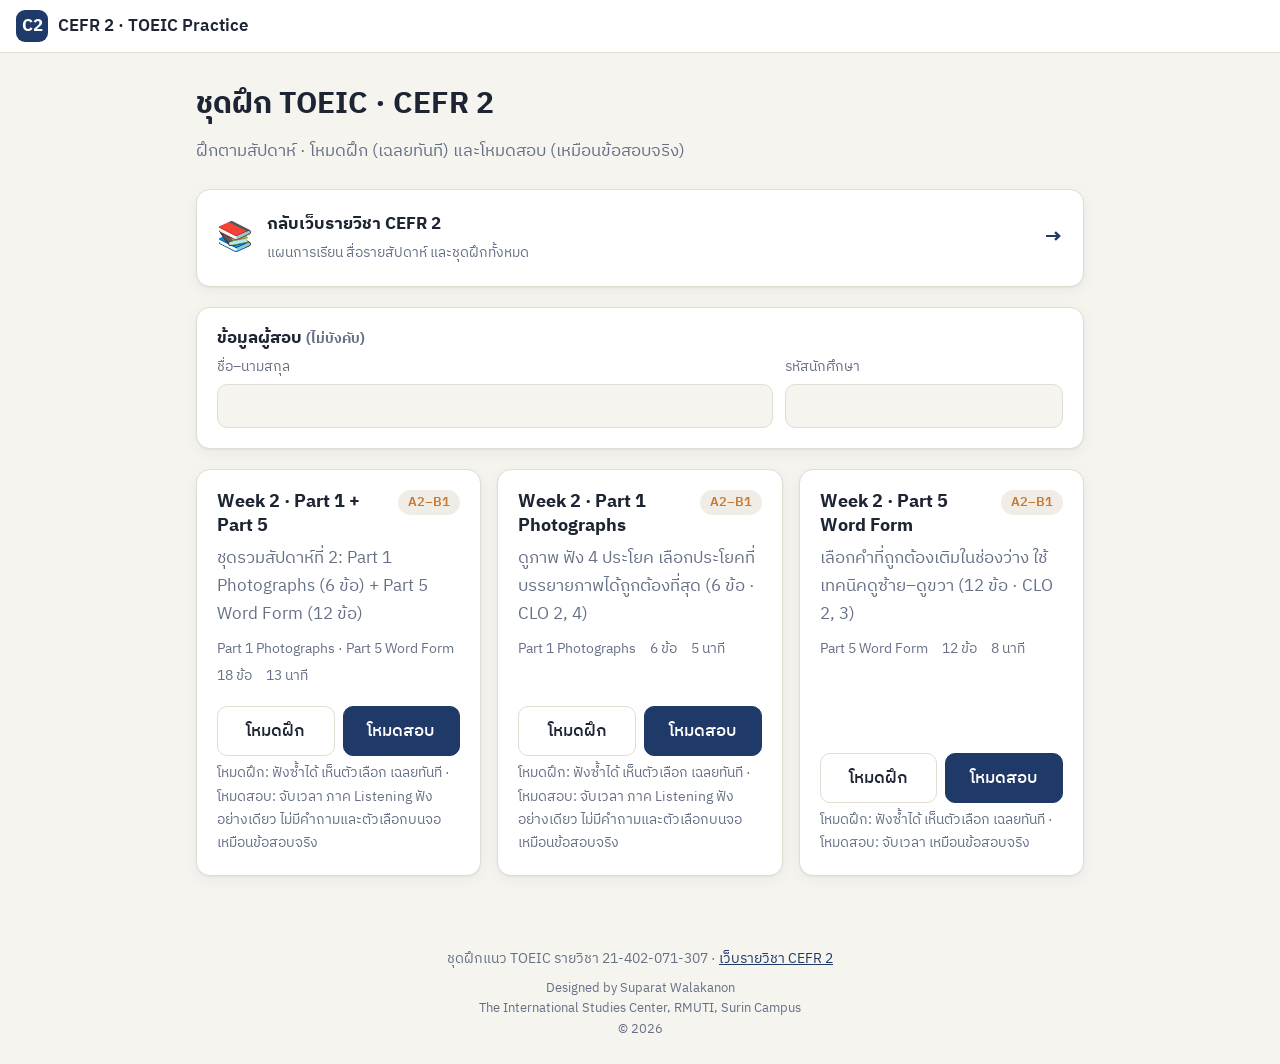
==== practice/index.html @ 0ce71c4b "Add practice system (practice/) with Week 2 Part 1 + Part 5 sets Port the TELP practice/exam-mode ap" ====
<!doctype html>
<html lang="th">
<head>
  <meta charset="utf-8">
  <meta name="author" content="Suparat Walakanon, The International Studies Center, RMUTI, Surin Campus">
  <meta name="viewport" content="width=device-width, initial-scale=1">
  <title>CEFR 2 · TOEIC Practice</title>
  <meta name="description" content="ชุดฝึกแนว TOEIC รายวิชา CEFR 2 มทร.อีสาน วิทยาเขตสุรินทร์">
  <link rel="preconnect" href="https://fonts.googleapis.com">
  <link rel="preconnect" href="https://fonts.gstatic.com" crossorigin>
  <link href="https://fonts.googleapis.com/css2?family=IBM+Plex+Sans+Thai:wght@400;500;600;700&display=swap" rel="stylesheet">
  <link rel="stylesheet" href="css/style.css">
</head>
<body>
  <header class="topbar">
    <a href="#/" class="brand">
      <span class="brand-mark" aria-hidden="true">C2</span>
      <span>CEFR 2 · TOEIC Practice</span>
    </a>
    <div id="topbar-extra" class="topbar-extra"></div>
  </header>

  <main id="app" class="app" aria-live="polite">
    <p class="muted">กำลังโหลด…</p>
  </main>

  <footer class="footer">
    <span>ชุดฝึกแนว TOEIC รายวิชา 21-402-071-307 · <a href="../">เว็บรายวิชา CEFR 2</a></span>
    <span class="credit">Designed by Suparat Walakanon<br>The International Studies Center, RMUTI, Surin Campus<br>© 2026</span>
  </footer>

  <script src="js/config.js"></script>
  <script src="js/app.js"></script>
</body>
</html>
---- practice/css/style.css ----
:root {
  --bg: #f6f4ef;
  --surface: #ffffff;
  --surface-2: #f0ede6;
  --ink: #1d2433;
  --muted: #667085;
  --line: #e2ddd2;
  --brand: #1f3a68;
  --brand-ink: #ffffff;
  --accent: #c8792b;
  --ok: #1f7a4d;
  --ok-bg: #e5f3ea;
  --bad: #b42318;
  --bad-bg: #fbe9e7;
  --radius: 14px;
  --shadow: 0 1px 2px rgba(29, 36, 51, .06), 0 4px 16px rgba(29, 36, 51, .05);
}
@media (prefers-color-scheme: dark) {
  :root {
    --bg: #12151c;
    --surface: #1a1f2a;
    --surface-2: #222937;
    --ink: #e8eaf0;
    --muted: #9aa3b5;
    --line: #2d3545;
    --brand: #7fa3e0;
    --brand-ink: #0f1420;
    --accent: #e3a35f;
    --ok: #5cc08c;
    --ok-bg: #18301f;
    --bad: #f0857a;
    --bad-bg: #3a1d1b;
    --shadow: none;
  }
}

* { box-sizing: border-box; }
html { -webkit-text-size-adjust: 100%; }
body {
  margin: 0;
  background: var(--bg);
  color: var(--ink);
  font-family: "IBM Plex Sans Thai", system-ui, -apple-system, "Segoe UI", sans-serif;
  font-size: 17px;
  line-height: 1.65;
}
h1, h2, h3 { line-height: 1.3; margin: 0 0 .4em; }
a { color: var(--brand); }
.muted { color: var(--muted); }
.small { font-size: .88rem; }

/* ---------- top bar ---------- */
.topbar {
  position: sticky; top: 0; z-index: 10;
  display: flex; align-items: center; justify-content: space-between; gap: 12px;
  padding: 10px 16px;
  background: var(--surface);
  border-bottom: 1px solid var(--line);
}
.brand { display: flex; align-items: center; gap: 10px; color: var(--ink); text-decoration: none; font-weight: 600; }
.brand-mark {
  display: grid; place-items: center; width: 32px; height: 32px; border-radius: 9px;
  background: var(--brand); color: var(--brand-ink); font-weight: 700;
}
.timer {
  font-variant-numeric: tabular-nums; font-weight: 600;
  padding: 4px 12px; border-radius: 999px; background: var(--surface-2);
}
.timer.warn { background: var(--bad-bg); color: var(--bad); }

.app { max-width: 920px; margin: 0 auto; padding: 24px 16px 48px; }
.footer { text-align: center; color: var(--muted); font-size: .85rem; padding: 24px 16px; }

/* ---------- cards & buttons ---------- */
.card {
  background: var(--surface); border: 1px solid var(--line);
  border-radius: var(--radius); padding: 20px; box-shadow: var(--shadow);
}
.btn {
  display: inline-flex; align-items: center; justify-content: center; gap: 6px;
  font: inherit; font-weight: 500; text-decoration: none;
  padding: 10px 18px; border-radius: 10px; cursor: pointer;
  border: 1px solid var(--line); background: var(--surface); color: var(--ink);
}
.btn:hover:not(:disabled) { border-color: var(--brand); }
.btn:disabled { opacity: .4; cursor: default; }
.btn.primary { background: var(--brand); color: var(--brand-ink); border-color: var(--brand); }
.btn.primary:hover { filter: brightness(1.08); }
.pill {
  font-size: .8rem; font-weight: 600; padding: 2px 10px; border-radius: 999px;
  background: var(--surface-2); color: var(--accent); white-space: nowrap;
}

/* ---------- home ---------- */
.hero { margin: 8px 0 24px; }
.hero h1 { font-size: 1.9rem; }
.hero-sub { color: var(--muted); margin: 0; }
.student { margin-bottom: 20px; }
.student h2 { font-size: 1.05rem; }
.fields { display: grid; grid-template-columns: 2fr 1fr; gap: 12px; }
.fields label { display: grid; gap: 4px; font-size: .9rem; color: var(--muted); }
input[type="text"], input:not([type]) , input[inputmode] {
  font: inherit; color: var(--ink); background: var(--bg);
  border: 1px solid var(--line); border-radius: 10px; padding: 9px 12px;
}
input:focus-visible, .btn:focus-visible, .option:focus-within { outline: 2px solid var(--brand); outline-offset: 2px; }

.test-list { display: grid; grid-template-columns: repeat(auto-fill, minmax(260px, 1fr)); gap: 16px; }
.test-card { display: flex; flex-direction: column; gap: 6px; }
.test-card p { margin: 0; }
.test-card .btn { margin-top: auto; }
.test-head { display: flex; align-items: start; justify-content: space-between; gap: 8px; }
.test-head h3 { font-size: 1.15rem; margin: 0; }
.meta { list-style: none; padding: 0; margin: 4px 0 12px; display: flex; flex-wrap: wrap; gap: 4px 14px; font-size: .88rem; color: var(--muted); }
.meta .best { color: var(--ok); font-weight: 600; }

/* ---------- exam ---------- */
.exam-head { margin-bottom: 16px; }
.exam-head h1 { font-size: 1.4rem; }
.progress { display: flex; align-items: center; gap: 12px; margin-bottom: 14px; }
.bar { flex: 1; height: 6px; border-radius: 99px; background: var(--surface-2); overflow: hidden; }
.bar > span { display: block; height: 100%; width: 0; background: var(--brand); transition: width .25s; }
.tabs { display: flex; gap: 6px; overflow-x: auto; border-bottom: 1px solid var(--line); }
.tab {
  font: inherit; background: none; border: 0; cursor: pointer; color: var(--muted);
  padding: 8px 14px; border-bottom: 3px solid transparent; white-space: nowrap;
}
.tab.active { color: var(--ink); border-bottom-color: var(--brand); font-weight: 600; }
.tab .count { font-size: .8rem; color: var(--muted); font-weight: 400; margin-left: 4px; }
.instructions {
  background: var(--surface-2); border-radius: 10px; padding: 10px 14px; margin: 0 0 16px;
  font-size: .95rem;
}
.exam-foot {
  display: flex; gap: 10px; flex-wrap: wrap; justify-content: space-between;
  margin-top: 24px; padding-top: 16px; border-top: 1px solid var(--line);
}
.exam-foot #submit { margin-left: auto; }

.group { margin-bottom: 22px; }
.group-label {
  font-size: .8rem; font-weight: 600; letter-spacing: .04em; text-transform: uppercase;
  color: var(--accent); margin-bottom: 8px;
}
.passage {
  background: var(--surface); border: 1px solid var(--line); border-radius: var(--radius);
  padding: 18px 20px; margin-bottom: 14px; font-family: Georgia, "IBM Plex Sans Thai", serif;
  font-size: 1rem; line-height: 1.75;
}
@media (min-width: 860px) {
  .with-passage .group-inner { display: grid; grid-template-columns: 1fr 1fr; gap: 18px; align-items: start; }
  .with-passage .passage { position: sticky; top: 70px; margin: 0; max-height: calc(100vh - 90px); overflow: auto; }
}

/* player */
.player {
  display: flex; align-items: center; gap: 14px;
  background: var(--surface); border: 1px solid var(--line); border-radius: var(--radius);
  padding: 12px 16px; margin-bottom: 12px;
}
.play {
  flex: none; width: 48px; height: 48px; border-radius: 50%; border: 0; cursor: pointer;
  background: var(--brand); color: var(--brand-ink); font-size: 1.1rem;
}
.play:disabled { background: var(--surface-2); color: var(--muted); cursor: default; }
.player-main { flex: 1; display: grid; gap: 6px; }
.pbar { height: 6px; border-radius: 99px; background: var(--surface-2); overflow: hidden; }
.pbar span { display: block; height: 100%; width: 0; background: var(--accent); transition: width .2s linear; }

/* questions */
.questions { display: grid; gap: 12px; }
.question {
  margin: 0; border: 1px solid var(--line); border-radius: var(--radius);
  background: var(--surface); padding: 14px 16px; min-width: 0;
}
.question legend { display: contents; }
.question legend .qnum {
  display: inline-grid; place-items: center; min-width: 28px; height: 28px; margin-right: 10px;
  border-radius: 8px; background: var(--surface-2); font-weight: 600; font-size: .9rem; vertical-align: top;
}
.qtext { display: inline; }
.options { display: grid; gap: 6px; margin-top: 10px; }
.option {
  display: flex; align-items: center; gap: 10px; cursor: pointer;
  padding: 8px 12px; border: 1px solid var(--line); border-radius: 10px;
}
.option:hover { background: var(--surface-2); }
.option input { position: absolute; opacity: 0; pointer-events: none; }
.option .letter {
  flex: none; display: grid; place-items: center; width: 28px; height: 28px; border-radius: 50%;
  border: 1.5px solid var(--line); font-weight: 600; font-size: .9rem;
}
.option:has(input:checked) { border-color: var(--brand); background: var(--surface-2); }
.option:has(input:checked) .letter { background: var(--brand); border-color: var(--brand); color: var(--brand-ink); }
.options:has(.option:only-child) { display: none; }
/* letter-only options (Question–Response) sit in a row */
.option:not(:has(.otext)) { display: inline-flex; }
.options:not(:has(.otext)) { display: flex; gap: 10px; }

/* review */
.question.correct { border-left: 4px solid var(--ok); }
.question.wrong { border-left: 4px solid var(--bad); }
.question .option.is-answer { border-color: var(--ok); background: var(--ok-bg); }
.question .option.is-answer .letter { background: var(--ok); border-color: var(--ok); color: #fff; }
.question .option.is-wrong { border-color: var(--bad); background: var(--bad-bg); }
.question .option.is-wrong .letter { background: var(--bad); border-color: var(--bad); color: #fff; }
.question input:disabled + .letter { opacity: 1; }
.option:has(input:disabled) { cursor: default; }
.explain { margin-top: 12px; padding: 10px 14px; border-radius: 10px; background: var(--surface-2); font-size: .95rem; }
.explain p { margin: 4px 0 0; }
.transcript { margin-top: 10px; padding: 10px 14px; border: 1px dashed var(--line); border-radius: 10px; }
.transcript summary { cursor: pointer; font-weight: 600; }
.transcript p { margin: 6px 0; }

.result { margin-bottom: 24px; }
.score { display: flex; align-items: baseline; gap: 10px; margin: 4px 0 16px; }
.score .big { font-size: 3.2rem; font-weight: 700; line-height: 1; }
.score .of { font-size: 1.3rem; color: var(--muted); }
.score .pct { margin-left: auto; font-size: 1.3rem; font-weight: 600; color: var(--accent); }
.sec-scores { display: grid; gap: 8px; margin-bottom: 12px; }
.sec-score { display: grid; grid-template-columns: 90px 1fr 50px; align-items: center; gap: 12px; }
.sec-score b { text-align: right; font-variant-numeric: tabular-nums; }
.actions { display: flex; gap: 10px; flex-wrap: wrap; margin-top: 12px; }
.review-title { margin: 32px 0 8px; }
.review-sec { font-size: 1.15rem; margin: 22px 0 10px; padding-bottom: 6px; border-bottom: 1px solid var(--line); }
.error { text-align: center; }

@media (max-width: 600px) {
  body { font-size: 16px; }
  .fields { grid-template-columns: 1fr; }
  .exam-foot .btn { flex: 1; }
  .exam-foot #submit { flex-basis: 100%; }
  .sec-score { grid-template-columns: 72px 1fr 44px; }
}

/* ---------- practice mode ---------- */
.mode-buttons { display: grid; grid-template-columns: 1fr 1fr; gap: 8px; margin-top: auto; }
.test-card .mode-buttons .btn { margin-top: 0; }
.mode-hint { margin: 6px 0 0; }
.mode-badge {
  display: inline-block; vertical-align: middle; margin-left: 8px;
  font-size: .8rem; font-weight: 600; padding: 2px 10px; border-radius: 999px;
}
.mode-badge.practice { background: var(--ok-bg); color: var(--ok); }
.mode-badge.exam { background: var(--surface-2); color: var(--accent); }
.practice-note { margin: -4px 0 10px; }
.speed { display: flex; flex: none; border: 1px solid var(--line); border-radius: 8px; overflow: hidden; }
.speed button {
  font: inherit; font-size: .8rem; padding: 4px 8px; border: 0; cursor: pointer;
  background: var(--surface); color: var(--muted);
}
.speed button + button { border-left: 1px solid var(--line); }
.speed button.on { background: var(--brand); color: var(--brand-ink); }
.transcript summary { color: var(--brand); }

/* combined test: part totals */
.part-scores { display: grid; grid-template-columns: repeat(auto-fit, minmax(140px, 1fr)); gap: 10px; margin-bottom: 14px; }
.part-score { background: var(--surface-2); border-radius: 10px; padding: 10px 14px; display: flex; justify-content: space-between; align-items: baseline; }
.part-score b { font-size: 1.4rem; font-variant-numeric: tabular-nums; }
.part-score small { font-size: .9rem; color: var(--muted); font-weight: 500; }
.sec-score { grid-template-columns: 170px 1fr 50px; }
@media (max-width: 600px) { .sec-score { grid-template-columns: 120px 1fr 44px; font-size: .9rem; } }

/* ---------- link to speaking practice ---------- */
.speaking-link { display: flex; align-items: center; gap: 14px; margin-bottom: 20px; color: var(--ink); text-decoration: none; transition: border-color .15s; }
.speaking-link:hover { border-color: var(--brand); }
.speaking-icon { font-size: 1.8rem; }
.speaking-go { margin-left: auto; color: var(--brand); font-size: 1.3rem; font-weight: 700; }

/* ---------- designer credit ---------- */
.footer .credit { display: block; margin-top: 8px; font-size: .8rem; line-height: 1.6; color: var(--muted); }

/* Part 1 photographs */
.photo { margin: 0 0 12px; }
.photo img { display: block; width: 100%; max-width: 520px; height: auto; border-radius: 10px; border: 1px solid rgba(0,0,0,.08); }
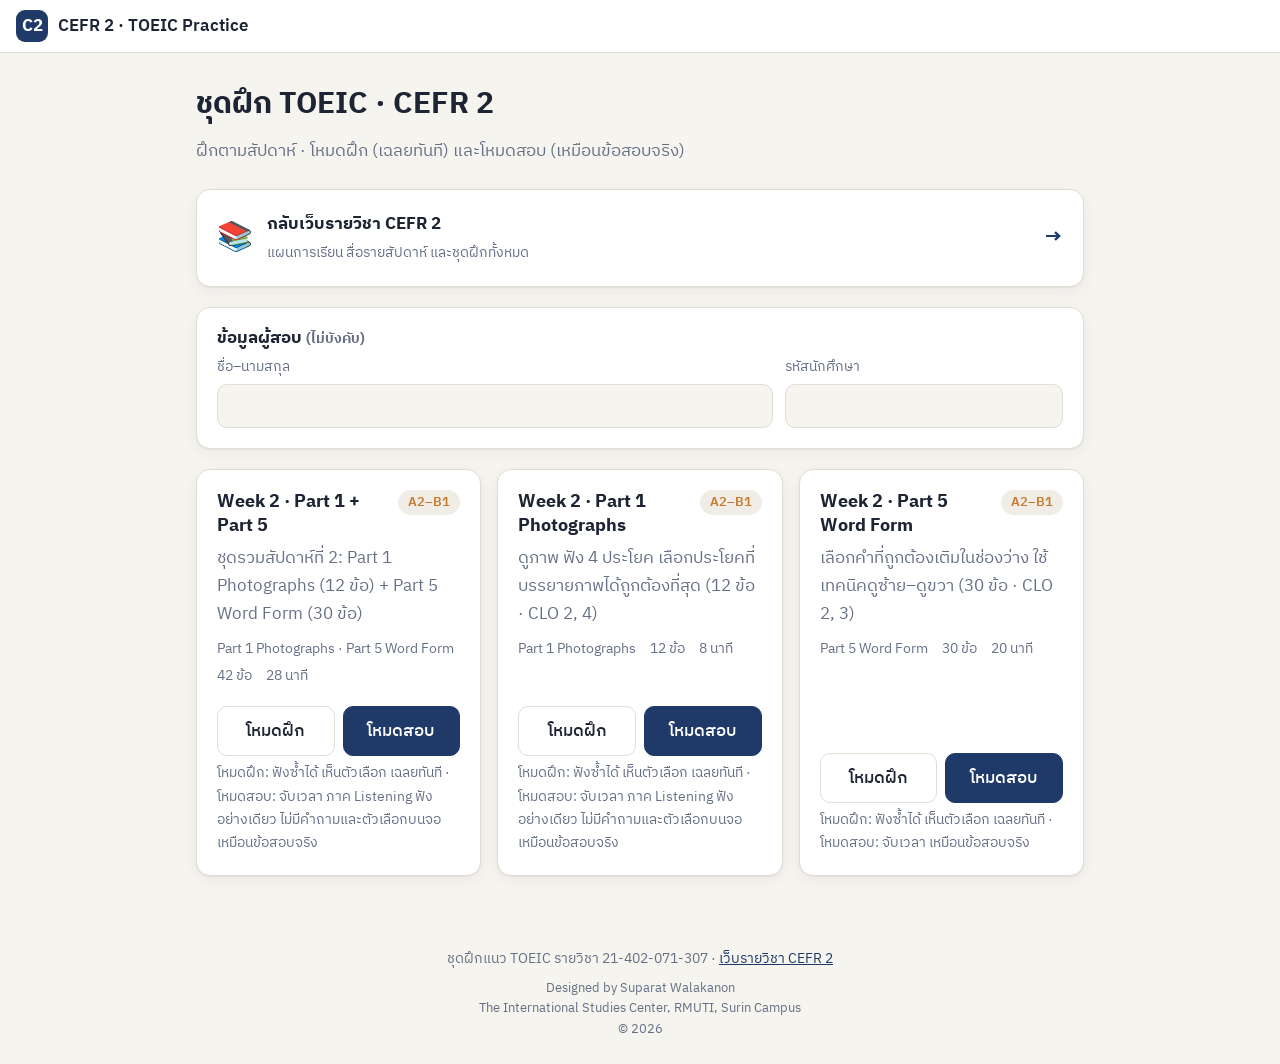
==== commit a6de3ccc: "Add cache-busting version strings to scripts and styles Co-Authored-By: Claude Opus 5.5 <noreply@ant" ====
--- a/practice/index.html
+++ b/practice/index.html
@@ -9,7 +9,7 @@
   <link rel="preconnect" href="https://fonts.googleapis.com">
   <link rel="preconnect" href="https://fonts.gstatic.com" crossorigin>
   <link href="https://fonts.googleapis.com/css2?family=IBM+Plex+Sans+Thai:wght@400;500;600;700&display=swap" rel="stylesheet">
-  <link rel="stylesheet" href="css/style.css">
+  <link rel="stylesheet" href="css/style.css?v=20261119a">
 </head>
 <body>
   <header class="topbar">
@@ -29,7 +29,7 @@
     <span class="credit">Designed by Suparat Walakanon<br>The International Studies Center, RMUTI, Surin Campus<br>© 2026</span>
   </footer>
 
-  <script src="js/config.js"></script>
-  <script src="js/app.js"></script>
+  <script src="js/config.js?v=20261119a"></script>
+  <script src="js/app.js?v=20261119a"></script>
 </body>
 </html>
